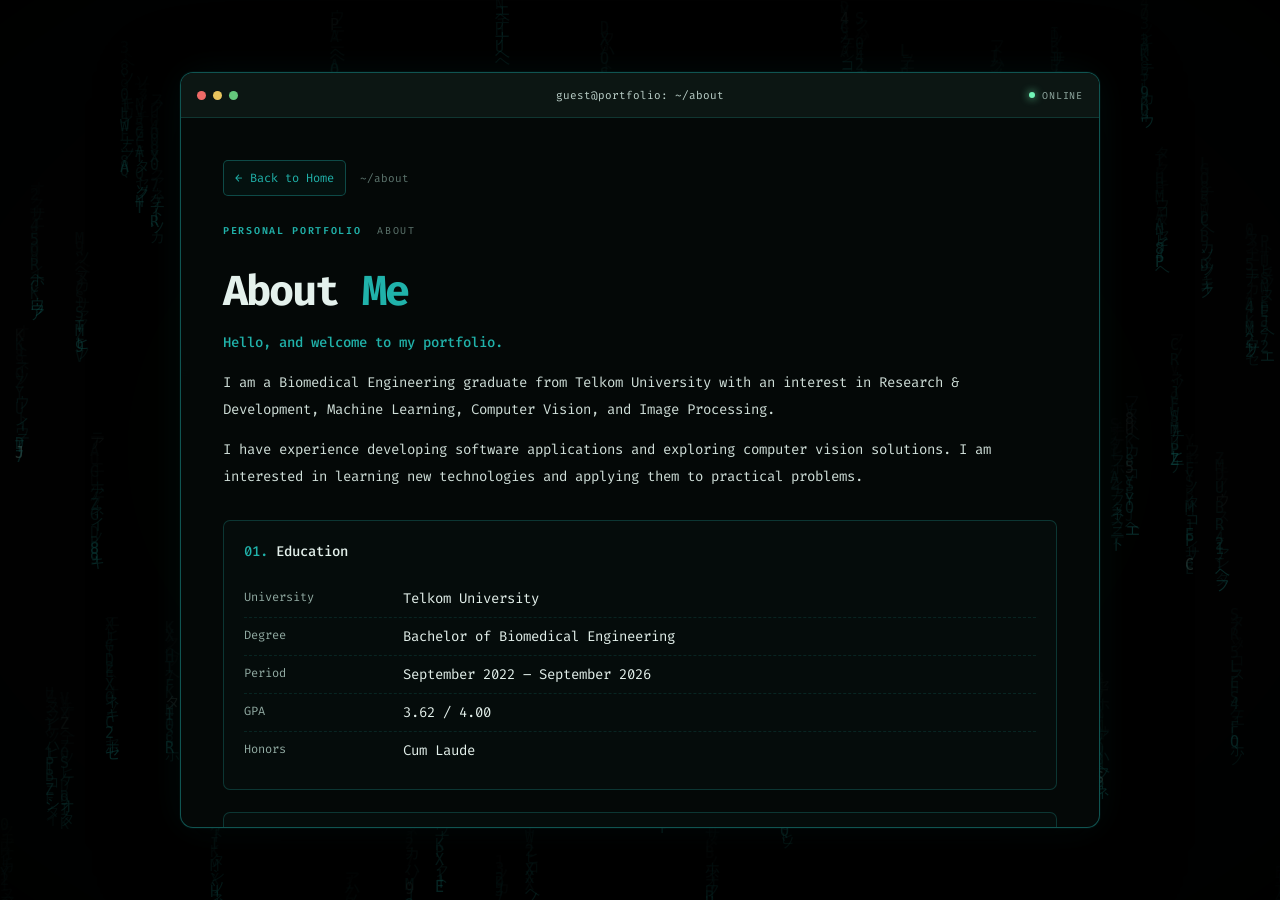
==== pages/about.html @ a9c7d8fb "initial commit: make template for the web" ====
<!doctype html>
<html lang="en">
<head>
  <meta charset="utf-8">
  <meta name="viewport" content="width=device-width, initial-scale=1">
  <meta name="theme-color" content="#050807">
  <meta name="description" content="About me — Biomedical Engineering, Machine Learning, and Computer Vision.">

  <title>About</title>

  <link rel="stylesheet" href="../css/style.css">
  <link rel="stylesheet" href="../css/components.css">
  <link rel="stylesheet" href="../css/about.css">

  <script src="../js/matrix.js" defer></script>
  <script src="../js/about.js" defer></script>
</head>

<body>
  <canvas id="matrix-canvas" aria-hidden="true"></canvas>
  <div class="matrix-vignette" aria-hidden="true"></div>

  <main class="stage">
    <section class="terminal about-terminal" aria-label="About me">
      <div class="terminal-topbar">
        <div class="window-controls" aria-hidden="true">
          <i></i><i></i><i></i>
        </div>

        <span class="terminal-title">guest@portfolio: ~/about</span>

        <span class="topbar-status">
          <span class="status-dot"></span> ONLINE
        </span>
      </div>

      <div class="terminal-body about-body">
        <nav class="page-navigation" aria-label="Page navigation">
          <a class="back-button" href="../index.html?skipWelcome=1">
            <span aria-hidden="true">←</span> Back to Home
          </a>

          <span class="current-path">~/about</span>
        </nav>

        <div class="system-label">
          PERSONAL PORTFOLIO <span>ABOUT</span>
        </div>

        <h1 class="page-title">
          About <span class="accent">Me</span>
        </h1>

        <section class="about-intro">
          <div class="profile-photo-wrapper" id="profile-photo-wrapper">
            <img
              id="profile-photo"
              src="../assets/images/profile.jpg"
              alt="Profile photo"
            >
          </div>

          <div class="about-description">
            <p class="about-greeting">
              Hello, and welcome to my portfolio.
            </p>

            <p>
              I am a Biomedical Engineering graduate from Telkom University
              with an interest in Research &amp; Development, Machine Learning,
              Computer Vision, and Image Processing.
            </p>

            <p>
              I have experience developing software applications and exploring
              computer vision solutions. I am interested in learning new
              technologies and applying them to practical problems.
            </p>
          </div>
        </section>

        <section class="content-card">
          <h2><span class="accent">01.</span> Education</h2>

          <div class="detail-row">
            <span class="detail-label">University</span>
            <span>Telkom University</span>
          </div>

          <div class="detail-row">
            <span class="detail-label">Degree</span>
            <span>Bachelor of Biomedical Engineering</span>
          </div>

          <div class="detail-row">
            <span class="detail-label">Period</span>
            <span>September 2022 – September 2026</span>
          </div>

          <div class="detail-row">
            <span class="detail-label">GPA</span>
            <span>3.62 / 4.00</span>
          </div>

          <div class="detail-row">
            <span class="detail-label">Honors</span>
            <span>Cum Laude</span>
          </div>
        </section>

        <section class="content-card">
          <h2><span class="accent">02.</span> Areas of Interest</h2>

          <div class="tag-list">
            <span class="skill-tag">Machine Learning</span>
            <span class="skill-tag">Computer Vision</span>
            <span class="skill-tag">Image Processing</span>
            <span class="skill-tag">Biomedical Instrumentation</span>
            <span class="skill-tag">Python</span>
          </div>
        </section>

        <section class="content-card">
          <h2><span class="accent">03.</span> Contact</h2>

          <div class="contact-list">
            <p>
              <span class="detail-label">Email</span>
              <a href="mailto:your.email@example.com">
                your.email@example.com
              </a>
            </p>

            <p>
              <span class="detail-label">LinkedIn</span>
              <a
                href="https://www.linkedin.com/"
                target="_blank"
                rel="noopener noreferrer"
              >
                LinkedIn Profile
              </a>
            </p>

            <p>
              <span class="detail-label">GitHub</span>
              <a
                href="https://github.com/"
                target="_blank"
                rel="noopener noreferrer"
              >
                GitHub Profile
              </a>
            </p>
          </div>
        </section>

        <footer class="page-footer">
          <span class="footer-note">END OF ABOUT.TXT</span>
          <a class="footer-link" href="../index.html?skipWelcome=1">Return home ↵</a>
        </footer>
      </div>
    </section>
  </main>
</body>
</html>
---- css/style.css ----
@import url('https://fonts.googleapis.com/css2?family=Fira+Code:wght@400;500;600&family=Space+Mono:wght@400;700&display=swap');

:root {
  color-scheme: dark;
  --bg: #050807;
  --panel: rgba(5, 9, 8, 0.94);
  --panel-border: rgba(32, 178, 170, 0.45);
  --teal: #20B2AA;
  --green: #71f5b7;
  --text: #e4f1ec;
  --muted: #91aaa2;
  --subtle: #5f7770;
  --mono: "Fira Code", "Cascadia Code", Consolas, monospace;
}

* { box-sizing: border-box; }
html, body { min-height: 100%; }
body {
  margin: 0;
  min-height: 100vh;
  overflow: hidden;
  background: var(--bg);
  color: var(--text);
  font-family: var(--mono);
  font-size: 14px;
}
button, input { font: inherit; }
button { -webkit-tap-highlight-color: transparent; }
#matrix-canvas, .matrix-vignette {
  position: fixed;
  inset: 0;
  width: 100%;
  height: 100%;
  pointer-events: none;
}
#matrix-canvas { z-index: 0; opacity: .72; }
.matrix-vignette {
  z-index: 1;
  background: radial-gradient(ellipse at center, rgba(0,0,0,.08) 0%, rgba(0,0,0,.48) 78%, rgba(0,0,0,.72) 100%);
}
.stage {
  position: relative;
  z-index: 2;
  min-height: 100vh;
  width: 100%;
  display: grid;
  place-items: center;
  padding: clamp(14px, 3vw, 36px);
}
.is-hidden { display: none !important; }

/* Welcome screen */
.welcome-screen {
  width: min(100%, 820px);
  padding: 30px 10px;
  text-align: center;
  animation: welcome-in .7s ease both;
}
.welcome-line {
  min-height: 1.45em;
  color: var(--teal);
  font-size: clamp(42px, 8vw, 82px);
  font-weight: 600;
  letter-spacing: -.06em;
  text-shadow: 0 0 24px rgba(32,178,170,.25);
}
.cursor {
  display: inline-block;
  width: .075em;
  height: .9em;
  margin-left: .1em;
  vertical-align: -.06em;
  background: var(--teal);
  animation: blink .8s steps(2, start) infinite;
}
.welcome-subtitle {
  margin: 24px 0 20px;
  color: var(--muted);
  font-size: clamp(10px, 1.8vw, 12px);
  letter-spacing: .16em;
}
.loading-dots::after { content: ""; animation: dots 1.2s steps(4, end) infinite; }
.welcome-progress {
  width: min(280px, 65vw);
  height: 2px;
  margin: 0 auto;
  overflow: hidden;
  background: rgba(32,178,170,.16);
}
.welcome-progress span {
  display: block;
  width: 0;
  height: 100%;
  background: var(--teal);
  box-shadow: 0 0 12px var(--teal);
}
.welcome-screen.is-leaving { animation: welcome-out .55s ease forwards; }

/* Terminal panel */
.terminal {
  width: min(100%, 920px);
  max-height: min(84vh, 790px);
  min-height: 500px;
  display: flex;
  flex-direction: column;
  overflow: hidden;
  border: 1px solid var(--panel-border);
  border-radius: 13px;
  background: var(--panel);
  box-shadow: 0 0 0 1px rgba(32,178,170,.05), 0 24px 80px rgba(0,0,0,.55), 0 0 42px rgba(32,178,170,.08);
  backdrop-filter: blur(10px);
  animation: terminal-in .55s cubic-bezier(.2,.75,.25,1) both;
}
.terminal-topbar {
  flex: 0 0 auto;
  min-height: 45px;
  display: grid;
  grid-template-columns: 1fr auto 1fr;
  align-items: center;
  gap: 12px;
  padding: 0 16px;
  border-bottom: 1px solid rgba(32,178,170,.2);
  background: rgba(14,24,21,.88);
  color: var(--muted);
  font-size: 11px;
}
.window-controls { display: flex; gap: 7px; }
.window-controls i { width: 9px; height: 9px; border-radius: 50%; background: #52645e; }
.window-controls i:first-child { background: #ee6a67; }
.window-controls i:nth-child(2) { background: #e8c45d; }
.window-controls i:nth-child(3) { background: #64c77b; }
.terminal-title { text-align: center; color: #bdd2cb; }
.topbar-status { justify-self: end; display: flex; align-items: center; gap: 7px; font-size: 10px; letter-spacing: .08em; }
.status-dot { width: 6px; height: 6px; border-radius: 50%; background: var(--green); box-shadow: 0 0 9px var(--green); }
.terminal-body {
  flex: 1 1 auto;
  min-height: 0;
  overflow-y: auto;
  overscroll-behavior: contain;
  padding: clamp(22px, 4vw, 42px);
  scrollbar-color: rgba(32,178,170,.5) rgba(32,178,170,.06);
  scrollbar-width: thin;
}
.terminal-body::-webkit-scrollbar { width: 8px; }
.terminal-body::-webkit-scrollbar-track { background: rgba(32,178,170,.04); }
.terminal-body::-webkit-scrollbar-thumb { border-radius: 8px; background: rgba(32,178,170,.4); }
.system-label {
  margin-bottom: 28px;
  color: var(--teal);
  font-size: 10px;
  font-weight: 600;
  letter-spacing: .17em;
}
.system-label span { margin-left: 8px; color: var(--subtle); font-weight: 400; }
.muted, .hint { color: var(--muted); }
.muted { margin: 0 0 8px; }
.name {
  margin: 0;
  color: var(--teal); /* Keep this exact color: #20B2AA */
  font-size: clamp(32px, 6vw, 55px);
  line-height: 1.2;
  letter-spacing: -.055em;
  overflow-wrap: anywhere;
  text-shadow: 0 0 26px rgba(32,178,170,.13);
}
.intro {
  max-width: 680px;
  margin: 18px 0 30px;
  color: #d0dfd9;
  line-height: 1.9;
}
.rule {
  display: flex;
  align-items: center;
  gap: 12px;
  margin: 20px 0 12px;
  color: var(--subtle);
  font-size: 10px;
  letter-spacing: .13em;
}
.rule::after { content: ""; height: 1px; flex: 1; background: rgba(32,178,170,.2); }
.hint { margin: 0 0 15px; font-size: 12px; }
.command-menu { display: flex; flex-wrap: wrap; gap: 9px; }
.command-link {
  padding: 9px 12px;
  border: 1px solid rgba(32,178,170,.36);
  border-radius: 5px;
  background: rgba(32,178,170,.055);
  color: var(--teal);
  cursor: pointer;
  transition: background .18s ease, border-color .18s ease, transform .18s ease;
}
.command-link::before { content: "./"; color: var(--subtle); }
.command-link:hover, .command-link:focus-visible {
  outline: none;
  border-color: var(--teal);
  background: rgba(32,178,170,.14);
  transform: translateY(-1px);
}
.terminal-output {
  min-height: 38px;
  margin-top: 22px;
  color: #b9cbc4;
  font-size: 12px;
  line-height: 1.8;
}
.output-line { margin: 4px 0; overflow-wrap: anywhere; }
.prompt { color: var(--green); white-space: nowrap; }
.accent { color: var(--teal); }
.error { color: #ff8d8d; }
.command-form {
  display: flex;
  align-items: center;
  gap: 10px;
  padding: 12px 0 8px;
  border-bottom: 1px solid rgba(32,178,170,.35);
}
.command-form input {
  flex: 1;
  min-width: 0;
  border: 0;
  outline: 0;
  background: transparent;
  color: var(--text);
  caret-color: var(--teal);
}
.command-form input::placeholder { color: #5f7770; }
.run-button {
  width: 30px;
  height: 30px;
  border: 1px solid rgba(32,178,170,.35);
  border-radius: 4px;
  background: rgba(32,178,170,.1);
  color: var(--teal);
  cursor: pointer;
}
.run-button:hover { background: rgba(32,178,170,.22); }
.footer-note { margin: 12px 0 0; color: var(--subtle); font-size: 10px; }
kbd {
  padding: 2px 5px;
  border: 1px solid rgba(145,170,162,.25);
  border-radius: 3px;
  color: #b7c9c2;
  font: inherit;
}

@keyframes blink { to { visibility: hidden; } }
@keyframes dots { 0% { content: ""; } 25% { content: "."; } 50% { content: ".."; } 75%,100% { content: "..."; } }
@keyframes welcome-in { from { opacity: 0; transform: translateY(8px); } to { opacity: 1; transform: translateY(0); } }
@keyframes welcome-out { to { opacity: 0; transform: translateY(-12px); } }
@keyframes terminal-in { from { opacity: 0; transform: translateY(10px) scale(.99); } to { opacity: 1; transform: translateY(0) scale(1); } }

@media (max-width: 600px) {
  body { font-size: 12px; }
  .stage { padding: 12px; }
  .terminal { min-height: min(570px, 86vh); max-height: 88vh; border-radius: 9px; }
  .terminal-topbar { min-height: 40px; padding: 0 11px; grid-template-columns: auto 1fr auto; gap: 8px; }
  .terminal-title { font-size: 10px; }
  .topbar-status { font-size: 9px; }
  .terminal-body { padding: 22px 18px; }
  .system-label { margin-bottom: 24px; }
  .intro { line-height: 1.75; }
  .command-menu { gap: 7px; }
  .command-link { padding: 8px 9px; }
}
@media (prefers-reduced-motion: reduce) {
  *, *::before, *::after { animation-duration: .01ms !important; animation-iteration-count: 1 !important; scroll-behavior: auto !important; transition-duration: .01ms !important; }
}
---- css/components.css ----
/* =========================================
   SHARED COMPONENTS
   Reuse these classes across every portfolio page.
   ========================================= */

/* Page navigation */
.page-navigation {
  display: flex;
  align-items: center;
  flex-wrap: wrap;
  gap: 14px;
  margin-bottom: 28px;
}

.back-button {
  display: inline-flex;
  align-items: center;
  justify-content: center;
  gap: 8px;
  padding: 8px 11px;
  border: 1px solid rgba(32, 178, 170, 0.36);
  border-radius: 5px;
  background: rgba(32, 178, 170, 0.055);
  color: var(--teal);
  font-family: var(--mono);
  font-size: 12px;
  line-height: 1.5;
  text-decoration: none;
  transition: background 0.18s ease, border-color 0.18s ease;
}

.back-button:hover,
.back-button:focus-visible {
  border-color: var(--teal);
  background: rgba(32, 178, 170, 0.14);
  outline: none;
}

.current-path {
  color: var(--subtle);
  font-size: 11px;
}

/* Shared page heading */
.page-header {
  margin-bottom: 28px;
}

.page-title {
  margin: 0 0 12px;
  color: var(--text);
  font-size: clamp(28px, 5vw, 42px);
  line-height: 1.25;
  letter-spacing: -0.045em;
}

.page-intro {
  max-width: 680px;
  margin: 0;
  color: var(--muted);
  font-size: 13px;
  line-height: 1.9;
}

/* Shared content cards */
.content-card {
  min-width: 0;
  margin: 22px 0;
  padding: 20px;
  border: 1px solid rgba(32, 178, 170, 0.25);
  border-radius: 7px;
  background: rgba(8, 18, 16, 0.55);
  overflow-wrap: anywhere;
}

.content-card h2,
.content-card-title {
  margin: 0 0 16px;
  color: var(--text);
  font-size: 14px;
  font-weight: 500;
  line-height: 1.6;
}

/* Shared page footer */
.page-footer {
  display: flex;
  align-items: center;
  justify-content: space-between;
  flex-wrap: wrap;
  gap: 12px;
  margin-top: 30px;
  padding-top: 16px;
  border-top: 1px solid rgba(32, 178, 170, 0.2);
}

.page-footer .footer-note {
  margin: 0;
  color: var(--subtle);
  font-size: 10px;
}

.footer-link {
  display: inline-flex;
  align-items: center;
  justify-content: center;
  padding: 6px 0;
  color: var(--teal);
  font-family: var(--mono);
  font-size: 11px;
  line-height: 1.5;
  text-decoration: none;
  transition: color 0.18s ease;
}

.footer-link:hover,
.footer-link:focus-visible {
  color: var(--green);
  text-decoration: underline;
  outline: none;
}

/* Shared image carousel */
.image-carousel {
  min-width: 0;
  margin-top: 20px;
  padding-top: 16px;
  border-top: 1px dashed rgba(32, 178, 170, 0.25);
}

.carousel-heading {
  display: flex;
  align-items: center;
  justify-content: space-between;
  gap: 10px;
  margin-bottom: 10px;
  color: var(--muted);
  font-size: 11px;
}

.carousel-counter {
  flex-shrink: 0;
  color: var(--teal);
  font-size: 11px;
  font-variant-numeric: tabular-nums;
}

.carousel-viewport {
  position: relative;
  display: flex;
  align-items: center;
  justify-content: center;
  width: 100%;
  min-width: 0;
  min-height: 120px;
  overflow: hidden;
  border: 1px solid rgba(32, 178, 170, 0.25);
  border-radius: 5px;
  background: rgba(0, 0, 0, 0.35);

  /* Allow vertical page scrolling while supporting horizontal swipe. */
  touch-action: pan-y;
}


.preview-image {
  display: block;
  width: 100%;
  height: auto;
  max-height: 420px;
  aspect-ratio: 16 / 9;
  object-fit: contain;
  user-select: none;
  -webkit-user-drag: none;
}

.carousel-controls {
  display: flex;
  align-items: center;
  justify-content: center;
  gap: 16px;
  margin-top: 12px;
}

.carousel-button {
  display: inline-flex;
  align-items: center;
  justify-content: center;
  width: 40px;
  min-width: 40px;
  min-height: 36px;
  border: 1px solid rgba(32, 178, 170, 0.45);
  border-radius: 4px;
  background: rgba(32, 178, 170, 0.08);
  color: var(--teal);
  font-family: var(--mono);
  font-size: 17px;
  cursor: pointer;
  transition: background 0.18s ease, border-color 0.18s ease;
}

.carousel-button:hover,
.carousel-button:focus-visible {
  border-color: var(--teal);
  background: rgba(32, 178, 170, 0.18);
  outline: 1px solid var(--teal);
}

.carousel-button:disabled {
  opacity: 0.45;
  cursor: not-allowed;
}

.carousel-button[hidden],
.carousel-counter[hidden],
.carousel-hint[hidden] {
  display: none;
}

.carousel-hint {
  margin: 10px 0 0;
  color: var(--subtle);
  font-size: 10px;
  text-align: center;
}

@media (max-width: 600px) {
  .page-navigation {
    margin-bottom: 22px;
  }

  .page-footer {
    align-items: flex-start;
  }

  .content-card {
    padding: 15px;
  }

  .page-title {
    font-size: clamp(27px, 8vw, 36px);
  }

  .preview-image {
    max-height: 280px;
  }

  .carousel-controls {
    gap: 12px;
  }
}

@media (prefers-reduced-motion: reduce) {
  .back-button,
  .footer-link,
  .carousel-button {
    transition: none;
  }
}
---- css/about.css ----
/* About-specific content styles */
.about-intro {
  display: grid;
  grid-template-columns: minmax(0, 1fr);
  gap: 20px;
  margin-bottom: 30px;
}

.about-description {
  min-width: 0;
  color: #d0dfd9;
  line-height: 1.9;
}

.about-description p {
  margin: 0 0 14px;
}

.about-description p:last-child {
  margin-bottom: 0;
}

.about-greeting {
  color: var(--teal);
  font-weight: 500;
}

/* Optional profile image */
.profile-photo-wrapper {
  display: none;
  width: 150px;
  height: 150px;
  overflow: hidden;
  border: 2px solid var(--teal);
  border-radius: 50%;
  background: rgba(32, 178, 170, 0.06);
  box-shadow: 0 0 24px rgba(32, 178, 170, 0.12);
}

.profile-photo-wrapper.visible {
  display: block;
}

.profile-photo-wrapper img {
  display: block;
  width: 100%;
  height: 100%;
  object-fit: cover;
}

.detail-row {
  display: grid;
  grid-template-columns: minmax(100px, 145px) minmax(0, 1fr);
  gap: 14px;
  padding: 9px 0;
  border-bottom: 1px dashed rgba(32, 178, 170, 0.15);
  overflow-wrap: anywhere;
}

.detail-row:last-child {
  border-bottom: none;
}

.detail-label {
  color: var(--muted);
  font-size: 12px;
}

/* Areas of interest */
.tag-list {
  display: flex;
  flex-wrap: wrap;
  gap: 9px;
}

.skill-tag {
  display: inline-block;
  padding: 6px 10px;
  border: 1px solid rgba(32, 178, 170, 0.3);
  border-radius: 4px;
  background: rgba(32, 178, 170, 0.06);
  color: var(--teal);
  font-size: 11px;
}

/* Contact information */
.contact-list p {
  display: grid;
  grid-template-columns: minmax(90px, 110px) minmax(0, 1fr);
  gap: 12px;
  margin: 12px 0;
  overflow-wrap: anywhere;
}

.contact-list a {
  color: var(--teal);
  text-decoration: none;
}

.contact-list a:hover {
  text-decoration: underline;
}

/* Wider screens: place photo beside the introduction */
@media (min-width: 620px) {
  .about-intro:has(.profile-photo-wrapper.visible) {
    grid-template-columns: 150px minmax(0, 1fr);
    align-items: start;
  }
}

/* Mobile */
@media (max-width: 600px) {
  .detail-row {
    grid-template-columns: 1fr;
    gap: 3px;
  }

  .contact-list p {
    grid-template-columns: 1fr;
    gap: 3px;
  }

}
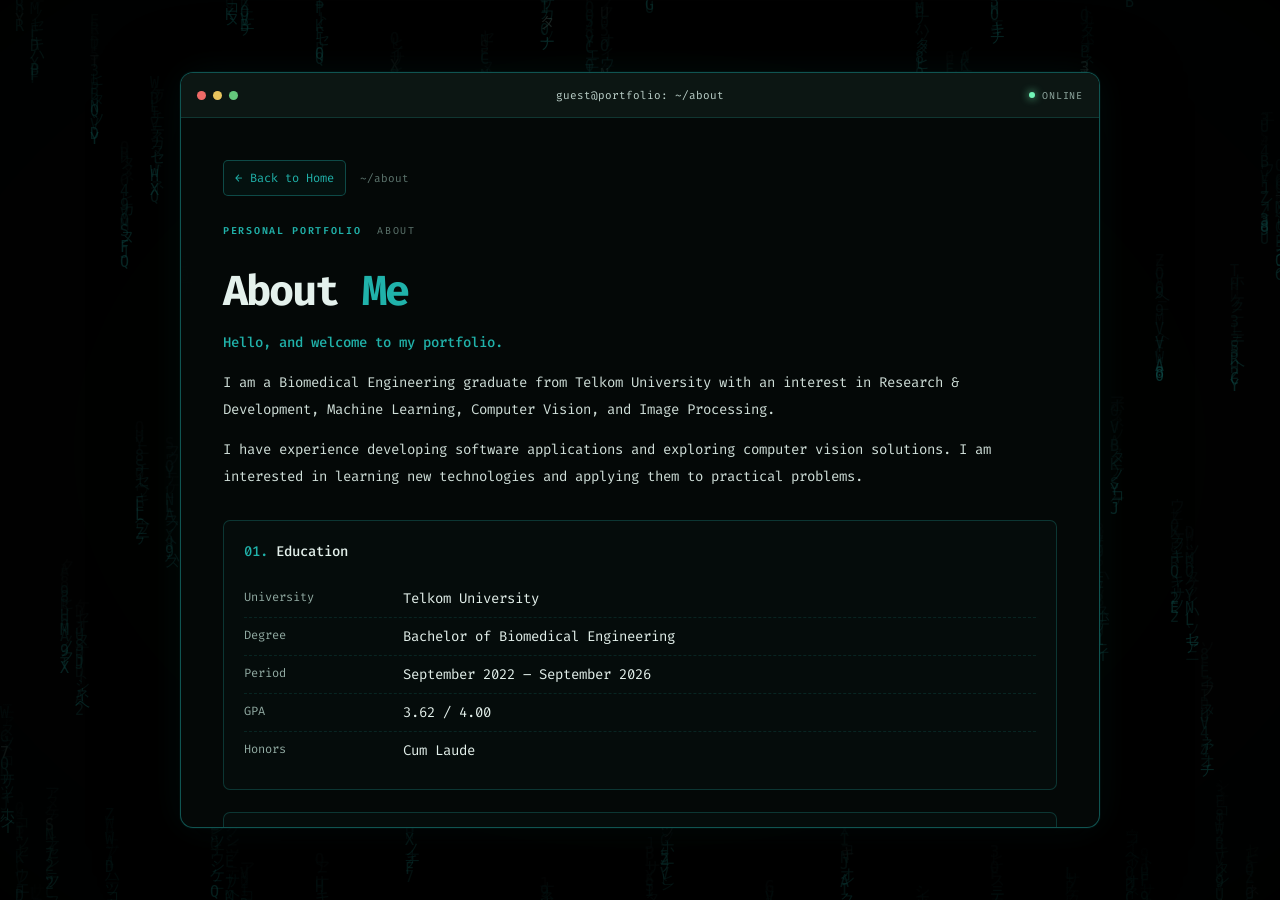
==== commit fc4603aa: "adding project, fixing some stuff, etc" ====
--- a/pages/about.html
+++ b/pages/about.html
@@ -112,11 +112,14 @@
           <h2><span class="accent">02.</span> Areas of Interest</h2>
 
           <div class="tag-list">
+            <span class="skill-tag">Artificial Intelligence</span>
             <span class="skill-tag">Machine Learning</span>
+            <span class="skill-tag">Deep Learning</span>
             <span class="skill-tag">Computer Vision</span>
             <span class="skill-tag">Image Processing</span>
             <span class="skill-tag">Biomedical Instrumentation</span>
             <span class="skill-tag">Python</span>
+            <span class="skill-tag">Web Development</span>
           </div>
         </section>
 
@@ -126,15 +129,15 @@
           <div class="contact-list">
             <p>
               <span class="detail-label">Email</span>
-              <a href="mailto:your.email@example.com">
-                your.email@example.com
+              <a href="mailto:lyca.portofolio@gmail.com">
+                lyca.portofolio@gmail.com
               </a>
             </p>
 
             <p>
               <span class="detail-label">LinkedIn</span>
               <a
-                href="https://www.linkedin.com/"
+                href="https://www.linkedin.com/in/darla-gempita-purba-171868419/"
                 target="_blank"
                 rel="noopener noreferrer"
               >
@@ -145,7 +148,7 @@
             <p>
               <span class="detail-label">GitHub</span>
               <a
-                href="https://github.com/"
+                href="https://github.com/lyca-byte"
                 target="_blank"
                 rel="noopener noreferrer"
               >
@@ -156,7 +159,7 @@
         </section>
 
         <footer class="page-footer">
-          <span class="footer-note">END OF ABOUT.TXT</span>
+          <span class="footer-note">END OF ABOUT.LOG</span>
           <a class="footer-link" href="../index.html?skipWelcome=1">Return home ↵</a>
         </footer>
       </div>
